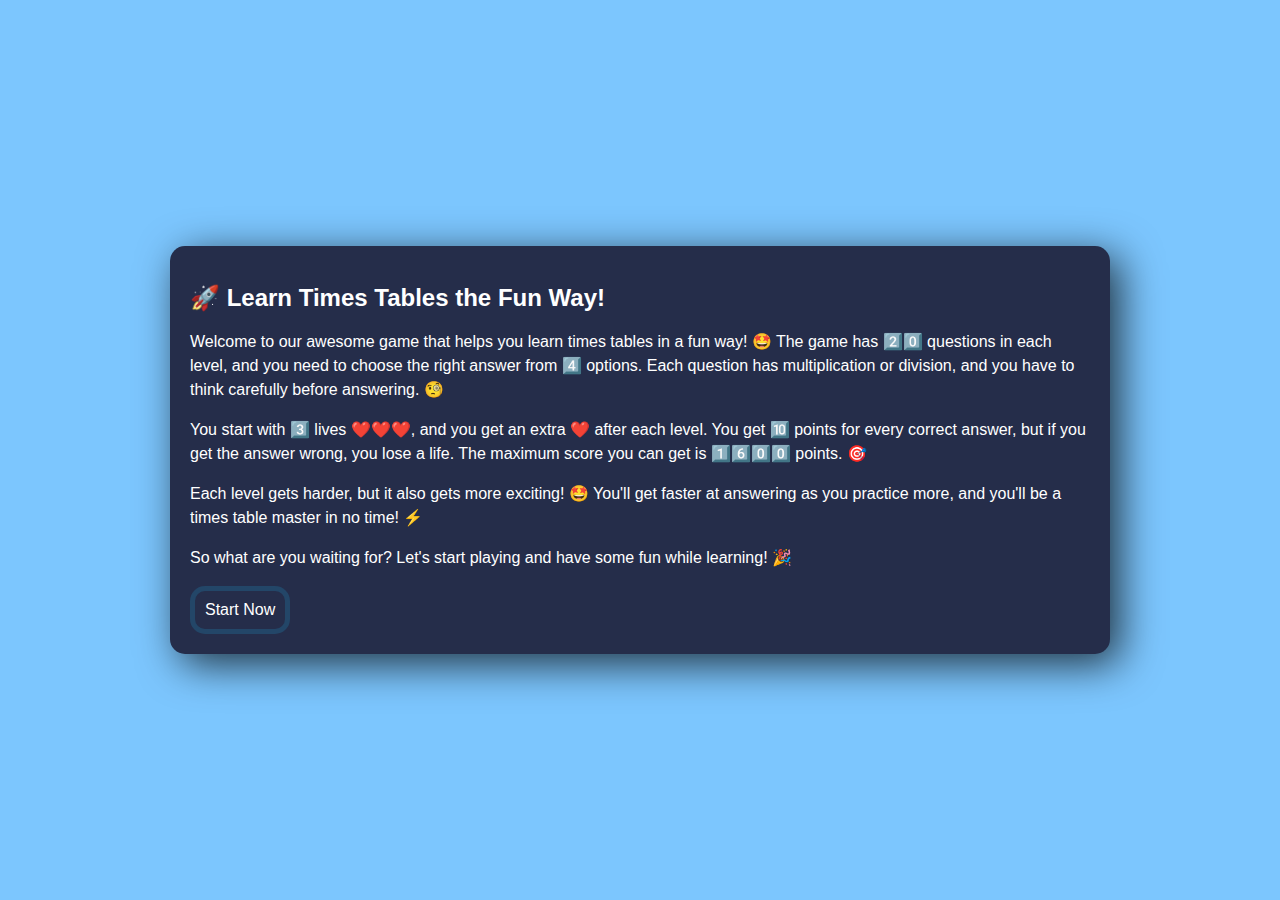
==== index.html @ be74298a "Update Github Pages" ====
<!doctype html><html lang="en"><head><meta charset="utf-8"/><link rel="icon" href="/favicon.ico"/><meta name="viewport" content="width=device-width,initial-scale=1"/><meta name="theme-color" content="#000000"/><meta name="description" content="Web site created using create-react-app"/><link rel="apple-touch-icon" href="/logo256.png"/><link rel="manifest" href="/manifest.json"/><title>Fun Maths Game</title><script defer="defer" src="/static/js/main.609cca40.js"></script><link href="/static/css/main.f6694645.css" rel="stylesheet"></head><body><noscript>You need to enable JavaScript to run this app.</noscript><div id="root"></div></body></html>
---- static/css/main.f6694645.css ----
code{font-family:source-code-pro,Menlo,Monaco,Consolas,Courier New,monospace}body{-webkit-font-smoothing:antialiased;-moz-osx-font-smoothing:grayscale;font-family:-apple-system,BlinkMacSystemFont,Segoe UI,Roboto,Oxygen,Ubuntu,Cantarell,Fira Sans,Droid Sans,Helvetica Neue,sans-serif;margin:0}*{color:#fff;font-family:Verdana,cursive,sans-serif}body{align-items:center;background-color:#7cc6fe;display:flex;font-size:16px;justify-content:center;line-height:24px;min-height:100vh}.game-start-container{width:900px}.game-container,.game-start-container{background-color:#252d4a;border-radius:15px;box-shadow:10px 10px 42px 0 rgba(0,0,0,.75);height:-webkit-min-content;height:min-content;min-height:200px;padding:20px}.game-container{width:450px}.lives,.score{position:relative;width:100%}.lives{text-align:right}.container{display:flex;justify-content:space-evenly;padding-top:20px}.question-section{position:relative;width:100%}.question-count{margin-bottom:20px}.timer-section{margin-bottom:12px;position:relative;width:100%}.timer-text{background:#e6990c;border:5px solid #ffbd43;border-radius:15px;margin-right:20px;margin-top:20px;padding:15px;text-align:center}.answer-section{display:flex;flex-direction:column;justify-content:space-between;width:100%}button{align-items:center;background-color:#252d4a;border:5px solid #234668;border-radius:15px;color:#fff;cursor:pointer;display:flex;font-size:16px;justify-content:flex-start;padding:10px}button.answer{width:100%}button.correct,button:hover.correct{background-color:#2f922f}button.incorrect,button:hover.incorrect{background-color:#f33}button:hover{background-color:#555e7d}button:focus{outline:none}button svg{margin-right:5px}.timer{grid-area:timer}.question{font-size:48px;line-height:72px}.answers-container{align-items:center;display:flex;flex-direction:column;grid-area:answers}.number{background-color:#333;border-radius:50%;color:#fff;display:inline-block;font-size:10px;left:0;line-height:1;margin:5px;padding:10px;position:absolute;top:0}.answers-table>tr>td.non-bordered{border:none}ul>li.scores{list-style:none}
/*# sourceMappingURL=main.f6694645.css.map*/
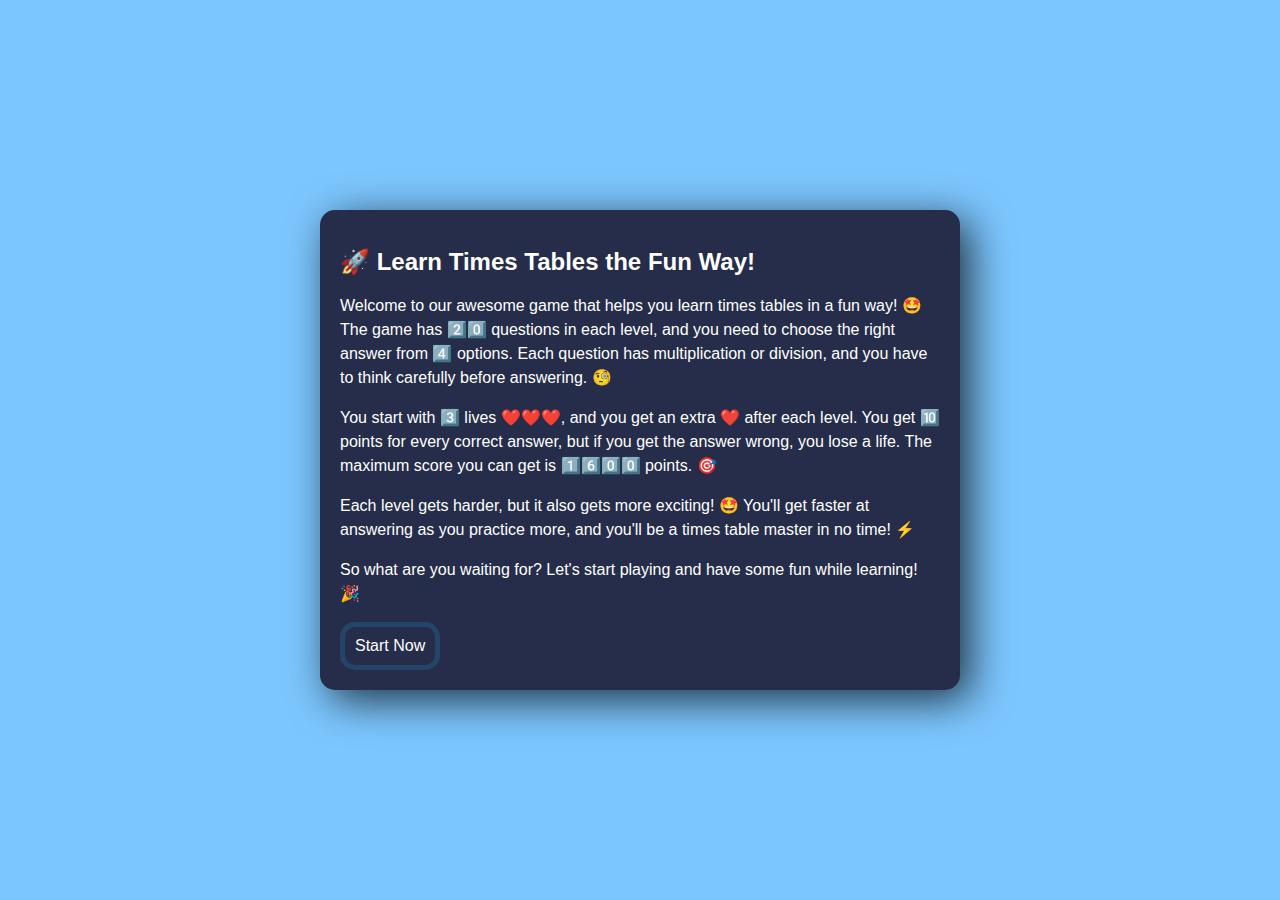
==== commit ee83536d: "Update Github Pages" ====
--- a/index.html
+++ b/index.html
@@ -1 +1 @@
-<!doctype html><html lang="en"><head><meta charset="utf-8"/><link rel="icon" href="/favicon.ico"/><meta name="viewport" content="width=device-width,initial-scale=1"/><meta name="theme-color" content="#000000"/><meta name="description" content="Web site created using create-react-app"/><link rel="apple-touch-icon" href="/logo256.png"/><link rel="manifest" href="/manifest.json"/><title>Fun Maths Game</title><script defer="defer" src="/static/js/main.609cca40.js"></script><link href="/static/css/main.f6694645.css" rel="stylesheet"></head><body><noscript>You need to enable JavaScript to run this app.</noscript><div id="root"></div></body></html>+<!doctype html><html lang="en"><head><meta charset="utf-8"/><link rel="icon" href="/favicon.ico"/><meta name="viewport" content="width=device-width,initial-scale=1"/><meta name="theme-color" content="#000000"/><meta name="description" content="Web site created using create-react-app"/><link rel="apple-touch-icon" href="/logo256.png"/><link rel="manifest" href="/manifest.json"/><title>Fun Maths Game</title><script defer="defer" src="/static/js/main.609cca40.js"></script><link href="/static/css/main.caee43e7.css" rel="stylesheet"></head><body><noscript>You need to enable JavaScript to run this app.</noscript><div id="root"></div></body></html>--- a/static/css/main.caee43e7.css
+++ b/static/css/main.caee43e7.css
@@ -0,0 +1,2 @@
+code{font-family:source-code-pro,Menlo,Monaco,Consolas,Courier New,monospace}body{-webkit-font-smoothing:antialiased;-moz-osx-font-smoothing:grayscale;font-family:-apple-system,BlinkMacSystemFont,Segoe UI,Roboto,Oxygen,Ubuntu,Cantarell,Fira Sans,Droid Sans,Helvetica Neue,sans-serif;margin:0}*{color:#fff;font-family:Verdana,cursive,sans-serif}body{align-items:center;background-color:#7cc6fe;display:flex;font-size:16px;justify-content:center;line-height:24px;min-height:100vh}.game-start-container{width:600px}.game-container,.game-start-container{background-color:#252d4a;border-radius:15px;box-shadow:10px 10px 42px 0 rgba(0,0,0,.75);height:-webkit-min-content;height:min-content;min-height:200px;padding:20px}.game-container{width:450px}.lives,.score{position:relative;width:100%}.lives{text-align:right}.container{display:flex;justify-content:space-evenly;padding-top:20px}.question-section{position:relative;width:100%}.question-count{margin-bottom:20px}.timer-section{margin-bottom:12px;position:relative;width:100%}.timer-text{background:#e6990c;border:5px solid #ffbd43;border-radius:15px;margin-right:20px;margin-top:20px;padding:15px;text-align:center}.answer-section{display:flex;flex-direction:column;justify-content:space-between;width:100%}button{align-items:center;background-color:#252d4a;border:5px solid #234668;border-radius:15px;color:#fff;cursor:pointer;display:flex;font-size:16px;justify-content:flex-start;padding:10px}button.answer{width:100%}button.correct,button:hover.correct{background-color:#2f922f}button.incorrect,button:hover.incorrect{background-color:#f33}button:hover{background-color:#555e7d}button:focus{outline:none}button svg{margin-right:5px}.timer{grid-area:timer}.question{font-size:48px;line-height:72px}.answers-container{align-items:center;display:flex;flex-direction:column;grid-area:answers}.number{background-color:#333;border-radius:50%;color:#fff;display:inline-block;font-size:10px;left:0;line-height:1;margin:5px;padding:10px;position:absolute;top:0}.answers-table>tr>td.non-bordered{border:none}ul>li.scores{list-style:none}@media screen and (max-width:768px){body{align-items:center;background-color:#252d4a;display:flex;font-size:12px;justify-content:center;line-height:18px;min-height:100vh}.game-container,.game-start-container{border:none;border-radius:0;box-shadow:none;height:-webkit-min-content;height:min-content;margin:0 auto;padding:20px;width:80%}}
+/*# sourceMappingURL=main.caee43e7.css.map*/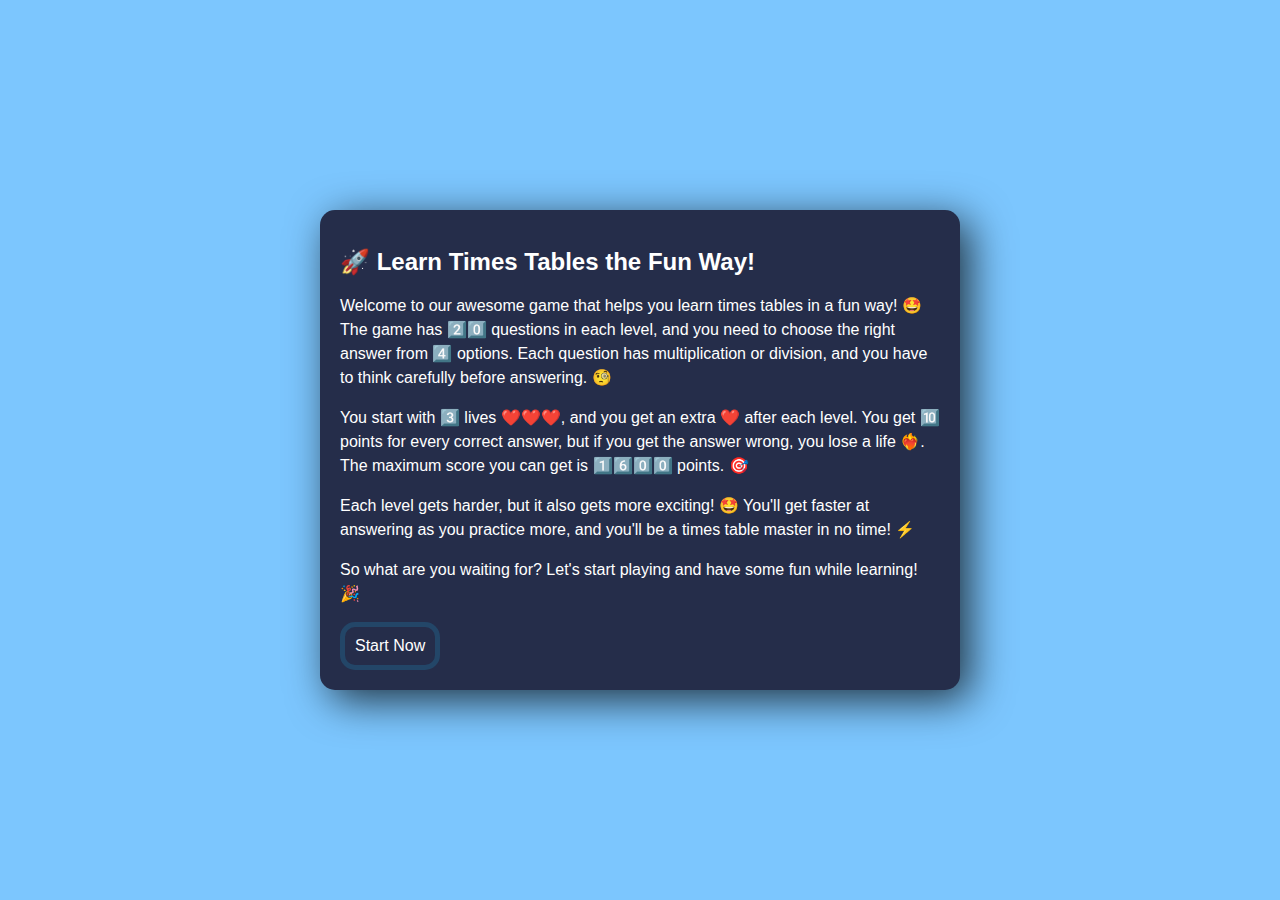
==== commit 7ec6a0bd: "Update Github Pages" ====
--- a/index.html
+++ b/index.html
@@ -1 +1 @@
-<!doctype html><html lang="en"><head><meta charset="utf-8"/><link rel="icon" href="/favicon.ico"/><meta name="viewport" content="width=device-width,initial-scale=1"/><meta name="theme-color" content="#000000"/><meta name="description" content="Web site created using create-react-app"/><link rel="apple-touch-icon" href="/logo256.png"/><link rel="manifest" href="/manifest.json"/><title>Fun Maths Game</title><script defer="defer" src="/static/js/main.609cca40.js"></script><link href="/static/css/main.caee43e7.css" rel="stylesheet"></head><body><noscript>You need to enable JavaScript to run this app.</noscript><div id="root"></div></body></html>+<!doctype html><html lang="en"><head><meta charset="utf-8"/><link rel="icon" href="/favicon.ico"/><meta name="viewport" content="width=device-width,initial-scale=1"/><meta name="theme-color" content="#000000"/><meta name="description" content="Web site created using create-react-app"/><link rel="apple-touch-icon" href="/logo256.png"/><link rel="manifest" href="/manifest.json"/><title>Fun Maths Game</title><script defer="defer" src="/static/js/main.56616c82.js"></script><link href="/static/css/main.caee43e7.css" rel="stylesheet"></head><body><noscript>You need to enable JavaScript to run this app.</noscript><div id="root"></div></body></html>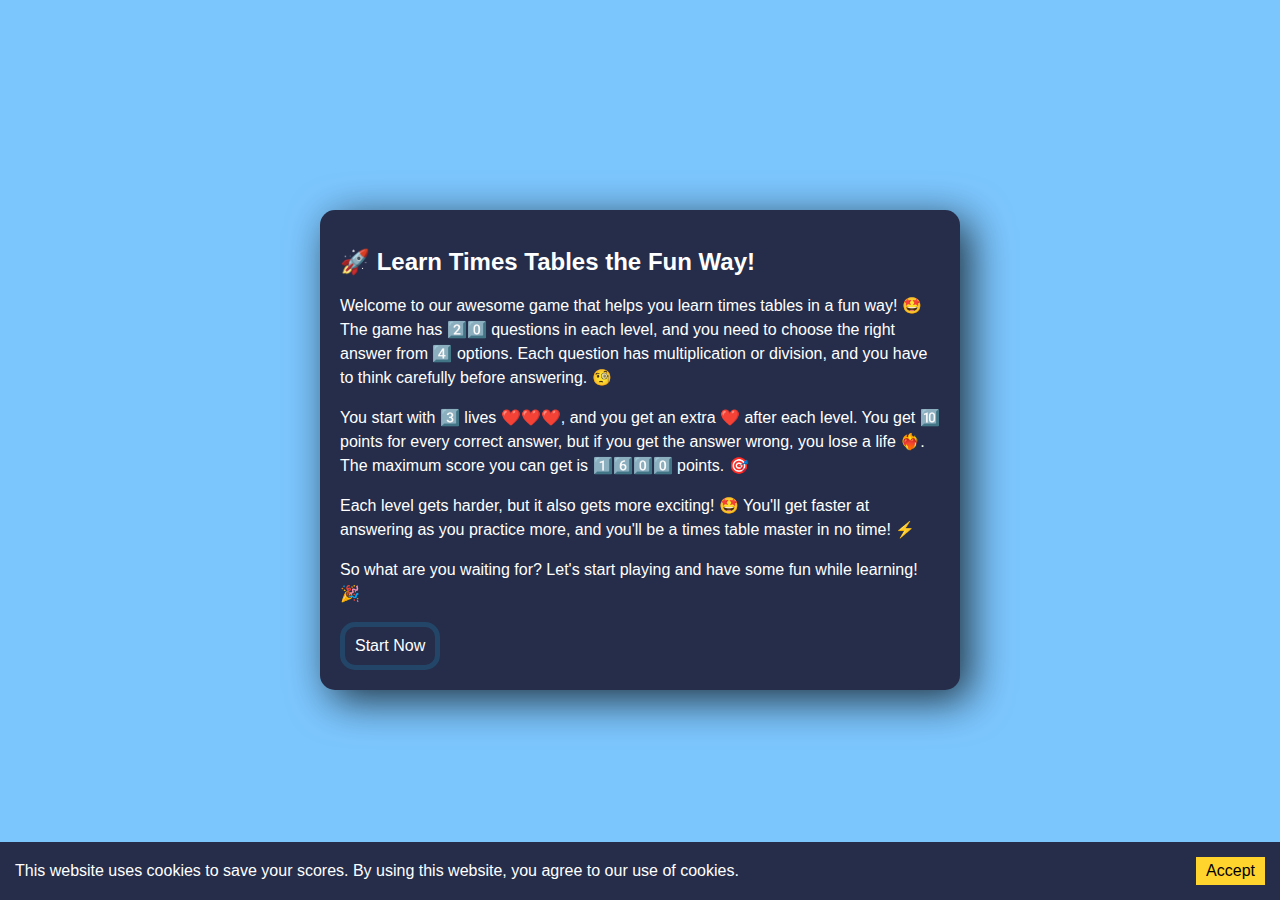
==== commit 61d6070d: "Update Github Pages" ====
--- a/index.html
+++ b/index.html
@@ -1 +1 @@
-<!doctype html><html lang="en"><head><meta charset="utf-8"/><link rel="icon" href="/favicon.ico"/><meta name="viewport" content="width=device-width,initial-scale=1"/><meta name="theme-color" content="#000000"/><meta name="description" content="Web site created using create-react-app"/><link rel="apple-touch-icon" href="/logo256.png"/><link rel="manifest" href="/manifest.json"/><title>Fun Maths Game</title><script defer="defer" src="/static/js/main.56616c82.js"></script><link href="/static/css/main.caee43e7.css" rel="stylesheet"></head><body><noscript>You need to enable JavaScript to run this app.</noscript><div id="root"></div></body></html>+<!doctype html><html lang="en"><head><meta charset="utf-8"/><link rel="icon" href="/favicon.ico"/><meta name="viewport" content="width=device-width,initial-scale=1"/><meta name="theme-color" content="#000000"/><meta name="description" content="Web site created using create-react-app"/><link rel="apple-touch-icon" href="/logo256.png"/><link rel="manifest" href="/manifest.json"/><title>Fun Maths Game</title><script>!function(e,t,a,n,g){e[n]=e[n]||[],e[n].push({"gtm.start":(new Date).getTime(),event:"gtm.js"});var m=t.getElementsByTagName(a)[0],r=t.createElement(a);r.async=!0,r.src="https://www.googletagmanager.com/gtm.js?id=GTM-KXP76MB",m.parentNode.insertBefore(r,m)}(window,document,"script","dataLayer")</script><script defer="defer" src="/static/js/main.dca5dade.js"></script><link href="/static/css/main.a676ebde.css" rel="stylesheet"></head><body><noscript>You need to enable JavaScript to run this app.</noscript><noscript><iframe src="https://www.googletagmanager.com/ns.html?id=GTM-KXP76MB" height="0" width="0" style="display:none;visibility:hidden"></iframe></noscript><div id="root"></div></body></html>--- a/static/css/main.a676ebde.css
+++ b/static/css/main.a676ebde.css
@@ -0,0 +1,2 @@
+code{font-family:source-code-pro,Menlo,Monaco,Consolas,Courier New,monospace}body{-webkit-font-smoothing:antialiased;-moz-osx-font-smoothing:grayscale;font-family:-apple-system,BlinkMacSystemFont,Segoe UI,Roboto,Oxygen,Ubuntu,Cantarell,Fira Sans,Droid Sans,Helvetica Neue,sans-serif;margin:0}*{color:#fff;font-family:Verdana,cursive,sans-serif}body{align-items:center;background-color:#7cc6fe;display:flex;font-size:16px;justify-content:center;line-height:24px;min-height:100vh}.game-start-container{width:600px}.game-container,.game-start-container{background-color:#252d4a;border-radius:15px;box-shadow:10px 10px 42px 0 rgba(0,0,0,.75);height:-webkit-min-content;height:min-content;min-height:200px;padding:20px}.game-container{width:450px}.lives,.score{position:relative;width:100%}.lives{text-align:right}.container{display:flex;justify-content:space-evenly;padding-top:20px}.question-section{position:relative;width:100%}.question-count{margin-bottom:20px}.timer-section{margin-bottom:12px;position:relative;width:100%}.timer-text{background:#e6990c;border:5px solid #ffbd43;border-radius:15px;margin-right:20px;margin-top:20px;padding:15px;text-align:center}.answer-section{display:flex;flex-direction:column;justify-content:space-between;width:100%}button,button.btn{align-items:center;background-color:#252d4a;border:5px solid #234668;border-radius:15px;color:#fff;cursor:pointer;display:flex;font-size:16px;justify-content:flex-start;padding:10px}button.answer{width:100%}button.correct,button:hover.correct{background-color:#2f922f}button.incorrect,button:hover.incorrect{background-color:#f33}button:hover{background-color:#555e7d}button:focus{outline:none}button svg{margin-right:5px}.timer{grid-area:timer}.question{font-size:48px;line-height:72px}.answers-container{align-items:center;display:flex;flex-direction:column;grid-area:answers}.number{background-color:#333;border-radius:50%;color:#fff;display:inline-block;font-size:10px;left:0;line-height:1;margin:5px;padding:10px;position:absolute;top:0}.answers-table>tr>td.non-bordered{border:none}ul>li.scores{list-style:none}@media screen and (max-width:768px){body{align-items:center;background-color:#252d4a;display:flex;font-size:12px;justify-content:center;line-height:18px;min-height:100vh}.game-container,.game-start-container{border:none;border-radius:0;box-shadow:none;height:-webkit-min-content;height:min-content;margin:0 auto;padding:20px;width:80%}}
+/*# sourceMappingURL=main.a676ebde.css.map*/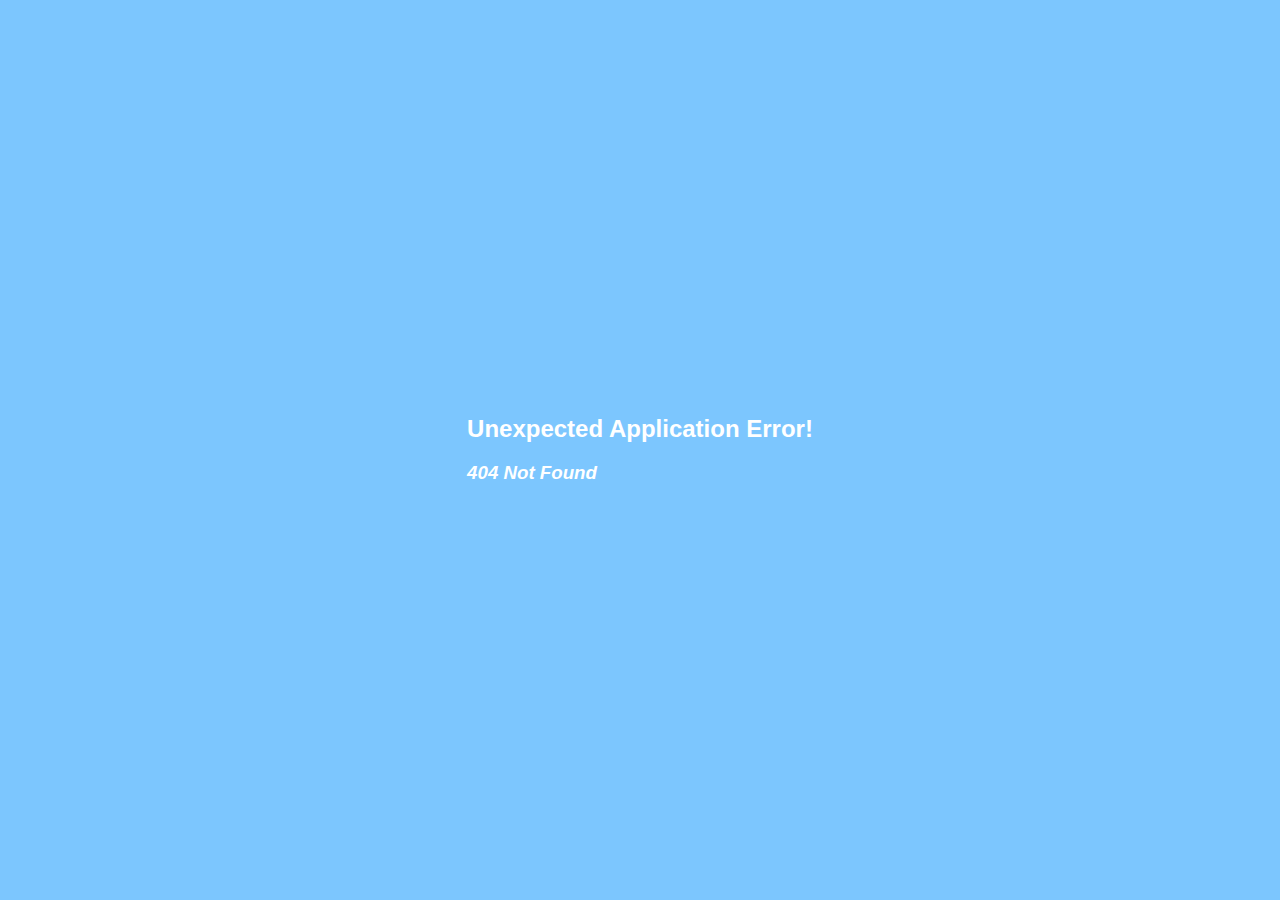
==== commit 1bec7514: "Update Github Pages" ====
--- a/index.html
+++ b/index.html
@@ -1 +1 @@
-<!doctype html><html lang="en"><head><meta charset="utf-8"/><link rel="icon" href="/favicon.ico"/><meta name="viewport" content="width=device-width,initial-scale=1"/><meta name="theme-color" content="#000000"/><meta name="description" content="Web site created using create-react-app"/><link rel="apple-touch-icon" href="/logo256.png"/><link rel="manifest" href="/manifest.json"/><title>Fun Maths Game</title><script>!function(e,t,a,n,g){e[n]=e[n]||[],e[n].push({"gtm.start":(new Date).getTime(),event:"gtm.js"});var m=t.getElementsByTagName(a)[0],r=t.createElement(a);r.async=!0,r.src="https://www.googletagmanager.com/gtm.js?id=GTM-KXP76MB",m.parentNode.insertBefore(r,m)}(window,document,"script","dataLayer")</script><script defer="defer" src="/static/js/main.dca5dade.js"></script><link href="/static/css/main.a676ebde.css" rel="stylesheet"></head><body><noscript>You need to enable JavaScript to run this app.</noscript><noscript><iframe src="https://www.googletagmanager.com/ns.html?id=GTM-KXP76MB" height="0" width="0" style="display:none;visibility:hidden"></iframe></noscript><div id="root"></div></body></html>+<!doctype html><html lang="en"><head><meta charset="utf-8"/><link rel="icon" href="/favicon.ico"/><meta name="viewport" content="width=device-width,initial-scale=1"/><meta name="theme-color" content="#000000"/><meta name="description" content="Web site created using create-react-app"/><link rel="apple-touch-icon" href="/logo256.png"/><link rel="manifest" href="/manifest.json"/><title>Fun Maths Game</title><script>!function(e,t,a,n,g){e[n]=e[n]||[],e[n].push({"gtm.start":(new Date).getTime(),event:"gtm.js"});var m=t.getElementsByTagName(a)[0],r=t.createElement(a);r.async=!0,r.src="https://www.googletagmanager.com/gtm.js?id=GTM-KXP76MB",m.parentNode.insertBefore(r,m)}(window,document,"script","dataLayer")</script><script defer="defer" src="/static/js/main.cc98d678.js"></script><link href="/static/css/main.c60d3bec.css" rel="stylesheet"></head><body><noscript>You need to enable JavaScript to run this app.</noscript><noscript><iframe src="https://www.googletagmanager.com/ns.html?id=GTM-KXP76MB" height="0" width="0" style="display:none;visibility:hidden"></iframe></noscript><div id="root"></div></body></html>--- a/static/css/main.c60d3bec.css
+++ b/static/css/main.c60d3bec.css
@@ -0,0 +1,2 @@
+body{-webkit-font-smoothing:antialiased;-moz-osx-font-smoothing:grayscale;font-family:-apple-system,BlinkMacSystemFont,Segoe UI,Roboto,Oxygen,Ubuntu,Cantarell,Fira Sans,Droid Sans,Helvetica Neue,sans-serif;margin:0}*{color:#fff;font-family:Verdana,cursive,sans-serif}body{align-items:center;background-color:#7cc6fe;display:flex;font-size:16px;justify-content:center;line-height:24px;min-height:100vh}.game-start-container{width:600px}.game-container,.game-start-container{background-color:#252d4a;border-radius:15px;box-shadow:10px 10px 42px 0 rgba(0,0,0,.75);height:-webkit-min-content;height:min-content;min-height:200px;padding:20px}.game-container{width:450px}.lives,.score{position:relative;width:100%}.lives{text-align:right}.container{display:flex;justify-content:space-evenly;padding-top:20px}.question-section{position:relative;width:100%}.question-count{margin-bottom:20px}.timer-section{margin-bottom:12px;position:relative;width:100%}.timer-text{background:#e6990c;border:5px solid #ffbd43;border-radius:15px;margin-right:20px;margin-top:20px;padding:15px;text-align:center}.answer-section{display:flex;flex-direction:column;justify-content:space-between;width:100%}button,button.btn{align-items:center;background-color:#252d4a;border:5px solid #234668;border-radius:15px;color:#fff;cursor:pointer;display:flex;font-size:16px;justify-content:flex-start;padding:10px}button.answer{width:100%}button.correct,button:hover.correct{background-color:#2f922f}button.incorrect,button:hover.incorrect{background-color:#f33}button:hover{background-color:#555e7d}button:focus{outline:none}button svg{margin-right:5px}.timer{grid-area:timer}.question{font-size:48px;line-height:72px}.answers-container{align-items:center;display:flex;flex-direction:column;grid-area:answers}.number{background-color:#333;border-radius:50%;color:#fff;display:inline-block;font-size:10px;left:0;line-height:1;margin:5px;padding:10px;position:absolute;top:0}.answers-table>tr>td.non-bordered{border:none}ul>li.scores{list-style:none}@media screen and (max-width:768px){body{align-items:center;background-color:#252d4a;display:flex;font-size:12px;justify-content:center;line-height:18px;min-height:100vh}.game-container,.game-start-container{border:none;border-radius:0;box-shadow:none;height:-webkit-min-content;height:min-content;margin:0 auto;padding:20px;width:80%}}
+/*# sourceMappingURL=main.c60d3bec.css.map*/